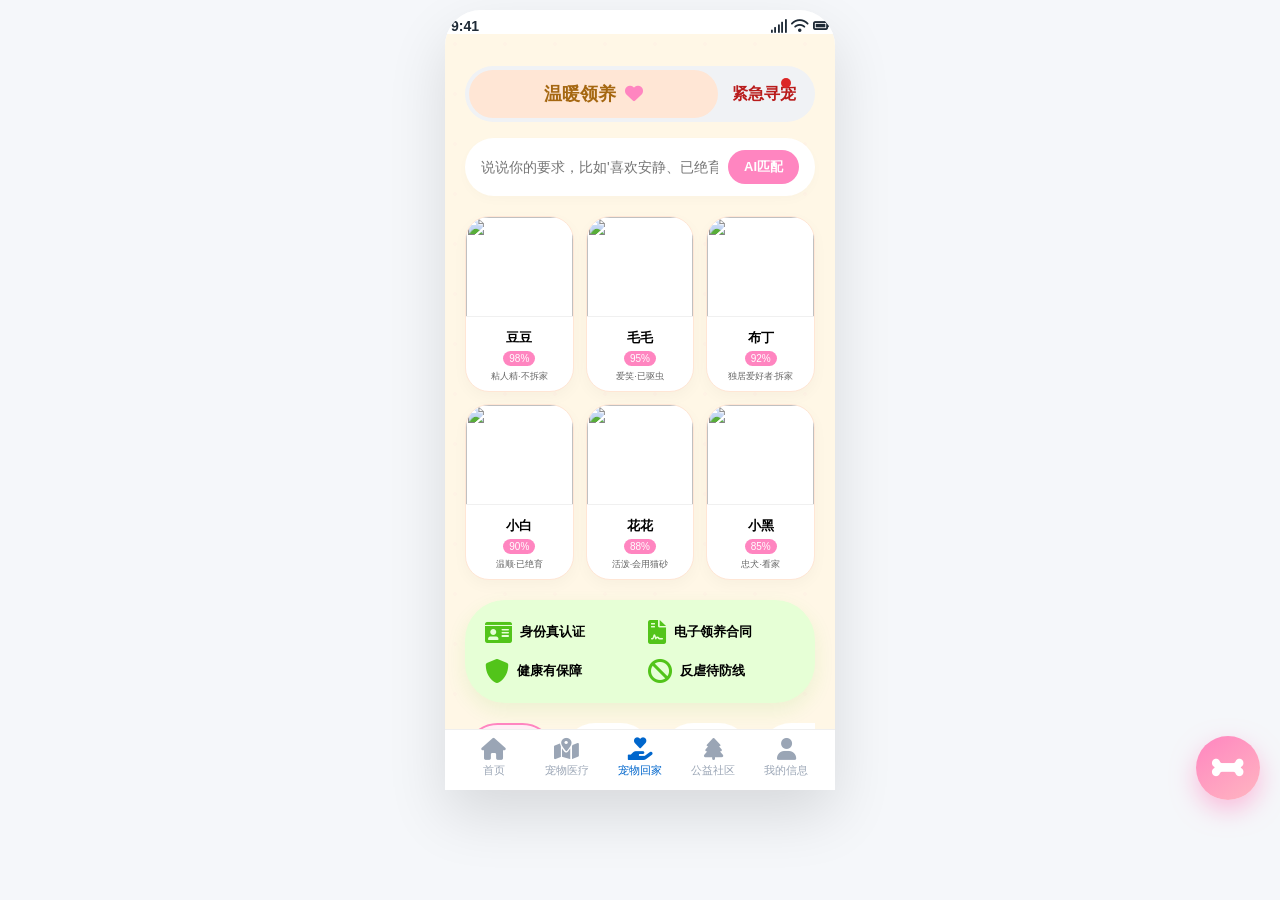
==== backhome.html @ 4d3fd6f9 "Add files via upload" ====
<!DOCTYPE html>
<html lang="zh-CN">
<head>
    <meta charset="UTF-8">
    <meta name="viewport" content="width=device-width, initial-scale=1.0, maximum-scale=1.0, user-scalable=no">
    <title>宠伴一生 · 宠物回家</title>
    <link rel="stylesheet" href="https://cdnjs.cloudflare.com/ajax/libs/font-awesome/6.0.0-beta3/css/all.min.css">
    <!-- 高德地图 API -->
    <script src="https://webapi.amap.com/maps?v=2.0&key=5c9f9c4b5e4b8e5f3d2a1b6c8e7d9f0a&plugin=AMap.PlaceSearch,AMap.Geolocation"></script>
    <style>
        * {
            margin: 0;
            padding: 0;
            box-sizing: border-box;
            font-family: -apple-system, BlinkMacSystemFont, 'Segoe UI', Roboto, Helvetica, Arial, sans-serif;
        }
        body {
            background-color: #f5f7fa;
            display: flex;
            justify-content: center;
            align-items: flex-start;
            min-height: 100vh;
            padding: 10px 0 0;
        }
        .phone {
            max-width: 390px;
            width: 100%;
            background-color: white;
            box-shadow: 0 25px 60px rgba(0, 0, 0, 0.12);
            border-radius: 36px 36px 0 0;
            overflow: hidden;
            height: 780px;
            display: flex;
            flex-direction: column;
        }
        .main-content {
            flex: 1;
            overflow-y: auto;
            padding: 16px 20px 20px;
            scrollbar-width: thin;
            transition: background-color 0.3s;
            background-size: 50px 50px;
            background-image: radial-gradient(circle at 10px 10px, rgba(255,133,192,0.03) 2px, transparent 2px);
        }
        .main-content.adopt-mode {
            background-color: #FFF7E6;
        }
        .main-content.lost-mode {
            background-color: #fff2f0;
        }
        .status-bar {
            display: flex;
            justify-content: space-between;
            font-size: 14px;
            font-weight: 600;
            color: #1e2a36;
            padding: 8px 6px 0 6px;
            background: white;
        }

        /* 切换开关 */
        .toggle-switch {
            display: flex;
            align-items: center;
            background: #f0f2f5;
            border-radius: 50px;
            padding: 4px;
            margin: 16px 0 12px;
            transition: background 0.3s;
            cursor: pointer;
        }
        .toggle-switch.urgent { background: #ffece5; }
        .toggle-label {
            text-align: center;
            padding: 12px 8px;
            border-radius: 40px;
            font-weight: 600;
            transition: all 0.3s;
            position: relative;
        }
        .toggle-label.adopt {
            flex: 3;
            background: #ffe6d5;
            color: #a56711;
            font-size: 18px;
        }
        .toggle-label.adopt i { margin-left: 4px; color: #FF85C0; }
        .toggle-label.lost {
            flex: 1;
            background: transparent;
            color: #b91c1c;
        }
        .toggle-label.lost .red-dot {
            position: absolute;
            top: 6px;
            right: 20px;
            width: 10px;
            height: 10px;
            background: #dc2626;
            border-radius: 50%;
            animation: blink 1s infinite;
        }
        @keyframes blink { 0% { opacity: 1; } 50% { opacity: 0.3; } }

        /* ========== 领养模式 ========== */
        .ai-request {
            background: white;
            border-radius: 40px;
            padding: 12px 16px;
            margin: 16px 0 20px;
            display: flex;
            align-items: center;
            gap: 10px;
            box-shadow: 0 4px 12px rgba(0,0,0,0.02);
        }
        .ai-request input {
            flex: 1;
            border: none;
            background: transparent;
            font-size: 14px;
            outline: none;
        }
        .ai-request button {
            background: #FF85C0;
            border: none;
            border-radius: 40px;
            color: white;
            padding: 8px 16px;
            font-size: 13px;
            font-weight: 600;
            cursor: pointer;
        }

        /* AI匹配推荐网格 (两排三列) */
        .pet-grid {
            display: grid;
            grid-template-columns: repeat(3, 1fr);
            gap: 12px;
            margin: 20px 0;
        }
        .pet-card {
            background: white;
            border-radius: 24px;
            overflow: hidden;
            box-shadow: 0 5px 15px rgba(0,0,0,0.03);
            border: 1px solid #ffe6d5;
            text-align: center;
        }
        .pet-card img {
            width: 100%;
            height: 100px;
            object-fit: cover;
            border-bottom: 1px solid #f0f0f0;
        }
        .card-info {
            padding: 8px 4px;
        }
        .pet-name {
            font-weight: 700;
            font-size: 13px;
        }
        .match-badge {
            background: #FF85C0;
            color: white;
            font-size: 10px;
            padding: 2px 6px;
            border-radius: 40px;
            display: inline-block;
            margin: 4px 0;
        }
        .pet-tip {
            font-size: 9px;
            color: #666;
            white-space: nowrap;
            overflow: hidden;
            text-overflow: ellipsis;
        }

        /* 身份勋章分类 (四个带icon) */
        .medal-row {
            display: flex;
            gap: 8px;
            overflow-x: auto;
            margin: 20px 0;
            padding-bottom: 8px;
        }
        .medal-item {
            min-width: 90px;
            background: white;
            border-radius: 40px;
            padding: 8px 12px;
            text-align: center;
            font-size: 12px;
            font-weight: 600;
            border: 2px solid transparent;
            transition: 0.2s;
            cursor: pointer;
        }
        .medal-item.active {
            border-color: #FF85C0;
            background: #ffeef5;
        }
        .medal-item i {
            font-size: 24px;
            display: block;
            margin-bottom: 4px;
            color: #FF85C0;
        }

        /* 分类瀑布流 (双列) */
        .category-feed {
            display: grid;
            grid-template-columns: 1fr 1fr;
            gap: 15px;
            margin: 20px 0 30px;
        }
        .feed-card {
            background: white;
            border-radius: 24px;
            overflow: hidden;
            box-shadow: 0 5px 15px rgba(0,0,0,0.02);
            border: 1px solid #ffe6d5;
        }
        .feed-card img {
            width: 100%;
            height: 130px;
            object-fit: cover;
        }
        .feed-content {
            padding: 10px;
        }
        .feed-content h4 {
            font-size: 15px;
            font-weight: 700;
            display: flex;
            justify-content: space-between;
        }
        .feed-tags {
            display: flex;
            gap: 5px;
            margin: 6px 0;
            flex-wrap: wrap;
        }
        .feed-tag {
            background: #f0f4f9;
            padding: 2px 8px;
            border-radius: 40px;
            font-size: 10px;
            color: #2c3e50;
        }
        .feed-footer {
            display: flex;
            justify-content: space-between;
            font-size: 11px;
            color: #999;
        }

        /* 守护盾牌 */
        .shield-card {
            background: #e6ffd6;
            border-radius: 40px;
            padding: 20px;
            margin: 20px 0;
            display: flex;
            flex-wrap: wrap;
            gap: 15px;
            box-shadow: 0 8px 20px rgba(82,196,26,0.1);
        }
        .shield-item {
            flex: 1 0 40%;
            display: flex;
            align-items: center;
            gap: 8px;
            font-size: 13px;
            font-weight: 600;
        }
        .shield-item i { font-size: 24px; color: #52C41A; }

        /* 领养日志 (趣味) */
        .log-section {
            background: white;
            border-radius: 32px;
            padding: 16px;
            margin: 20px 0 30px;
            border: 1px solid #ffe6d5;
        }
        .log-title {
            font-weight: 700;
            margin-bottom: 12px;
            display: flex;
            align-items: center;
            gap: 8px;
            font-size: 16px;
        }
        .log-title small {
            font-size: 12px;
            color: #FF85C0;
            font-weight: 400;
        }
        .log-list .log-item {
            display: flex;
            align-items: center;
            gap: 12px;
            padding: 12px 0;
            border-bottom: 1px solid #f0f0f0;
            cursor: pointer;
        }
        .log-item:last-child { border-bottom: none; }
        .log-avatar {
            width: 48px;
            height: 48px;
            border-radius: 50%;
            background: #f0f4f9;
            display: flex;
            align-items: center;
            justify-content: center;
            font-size: 24px;
        }
        .log-info {
            flex: 1;
        }
        .log-info h4 { font-size: 14px; margin-bottom: 2px; }
        .log-info p { font-size: 12px; color: #666; }
        .log-time { font-size: 11px; color: #999; }
        .log-badge {
            background: #FF85C0;
            color: white;
            font-size: 10px;
            padding: 2px 8px;
            border-radius: 40px;
            margin-left: 6px;
        }

        /* ========== 寻宠模式 (紧凑美观) ========== */
        .lost-tip {
            background: #f0f2f5;
            border-radius: 30px;
            padding: 6px 12px;
            margin: 10px 0;
            display: inline-block;
            font-size: 12px;
            color: #666;
        }
        .action-trio {
            display: flex;
            gap: 8px;
            margin: 15px 0;
        }
        .trio-item {
            flex: 1;
            background: white;
            border-radius: 24px;
            padding: 12px 4px;
            text-align: center;
            box-shadow: 0 4px 10px rgba(0,0,0,0.02);
            border: 1px solid #ffd7d7;
        }
        .trio-item i { font-size: 24px; color: #FF4D4F; display: block; margin-bottom: 4px; }
        .trio-item span { font-size: 12px; font-weight: 600; }

        .recent-lost {
            margin: 15px 0;
        }
        .recent-scroll {
            display: flex;
            gap: 10px;
            overflow-x: auto;
            padding-bottom: 8px;
        }
        .recent-card {
            min-width: 100px;
            background: white;
            border-radius: 20px;
            padding: 8px;
            border: 1px solid #ffd7d7;
            text-align: center;
        }
        .recent-card img {
            width: 60px;
            height: 60px;
            border-radius: 50%;
            object-fit: cover;
            margin-bottom: 4px;
        }
        .recent-card p { font-size: 11px; font-weight: 600; }
        .recent-card .dist { font-size: 10px; color: #FF4D4F; }

        #lostMap {
            width: 100%;
            height: 180px;
            border-radius: 28px;
            margin: 15px 0;
        }

        .tool-gear {
            display: flex;
            gap: 10px;
            overflow-x: auto;
            margin: 15px 0;
            padding-bottom: 8px;
        }
        .gear-card {
            min-width: 120px;
            background: white;
            border-radius: 30px;
            padding: 12px 10px;
            border: 1px solid #FFA940;
            text-align: center;
            display: flex;
            align-items: center;
            justify-content: center;
            gap: 6px;
        }
        .gear-card i { font-size: 22px; color: #FFA940; }
        .gear-card span { font-size: 12px; font-weight: 600; }

        .wanted-list {
            margin: 15px 0;
        }
        .wanted-card {
            background: white;
            border-radius: 20px;
            padding: 12px;
            margin-bottom: 10px;
            display: flex;
            gap: 10px;
            border-left: 4px solid #FFA940;
            box-shadow: 0 2px 8px rgba(0,0,0,0.02);
        }
        .wanted-card img {
            width: 60px;
            height: 60px;
            border-radius: 16px;
            object-fit: cover;
        }
        .wanted-info { flex: 1; }
        .wanted-info h4 {
            font-size: 14px;
            margin-bottom: 2px;
            display: flex;
            justify-content: space-between;
        }
        .reward {
            color: #FF4D4F;
            font-weight: 700;
            font-size: 16px;
        }
        .wanted-tags {
            display: flex;
            gap: 4px;
            flex-wrap: wrap;
            font-size: 10px;
            color: #666;
            margin: 4px 0;
        }
        .wanted-actions {
            display: flex;
            gap: 6px;
            margin-top: 6px;
        }
        .wanted-actions button {
            flex: 1;
            padding: 4px 0;
            border-radius: 40px;
            border: none;
            font-size: 11px;
            cursor: pointer;
        }
        .btn-call { background: #FF4D4F; color: white; }
        .btn-share { background: #f0f4f9; }

        .heroes-scroll {
            display: flex;
            gap: 10px;
            overflow-x: auto;
            margin: 20px 0;
        }
        .hero-item {
            min-width: 90px;
            background: white;
            border-radius: 40px;
            padding: 8px 12px;
            display: flex;
            align-items: center;
            gap: 6px;
            border: 1px solid #FFA940;
        }
        .hero-item i { font-size: 28px; color: gold; }
        .hero-info { font-size: 11px; }
        .hero-info strong { display: block; font-size: 12px; }

        /* 底部导航 */
        .bottom-nav {
            display: flex;
            justify-content: space-around;
            align-items: center;
            background: white;
            padding: 8px 12px 12px;
            border-top: 1px solid #efefef;
        }
        .nav-item {
            display: flex;
            flex-direction: column;
            align-items: center;
            color: #9aa5b5;
            font-size: 11px;
            font-weight: 500;
            cursor: pointer;
            flex: 1;
        }
        .nav-item i { font-size: 22px; margin-bottom: 3px; }
        .nav-item.active { color: #0066cc; }

        .scan-animation {
            display: none;
            position: fixed;
            top: 50%;
            left: 50%;
            transform: translate(-50%, -50%);
            width: 200px;
            height: 200px;
            background: rgba(255,255,255,0.9);
            border-radius: 50%;
            backdrop-filter: blur(10px);
            box-shadow: 0 0 50px #FF85C0;
            z-index: 2000;
            text-align: center;
            padding-top: 70px;
        }
        .scan-animation.active { display: block; }
        .scan-animation i { font-size: 48px; color: #FF85C0; animation: spin 1s infinite; }
        @keyframes spin { 0% { transform: rotate(0deg); } 100% { transform: rotate(360deg); } }

        .shake-float {
            position: fixed;
            bottom: 100px;
            right: 20px;
            width: 64px;
            height: 64px;
            background: linear-gradient(145deg, #FF85C0, #FFB6C1);
            border-radius: 50%;
            display: flex;
            align-items: center;
            justify-content: center;
            color: white;
            font-size: 28px;
            box-shadow: 0 10px 25px rgba(255,133,192,0.5);
            cursor: pointer;
            animation: shake 2s infinite;
            z-index: 1000;
        }
        @keyframes shake { 0%,100% { transform: rotate(0deg); } 25% { transform: rotate(15deg); } 75% { transform: rotate(-15deg); } }

        .toast-message {
            position: fixed; bottom: 30px; left: 50%; transform: translateX(-50%);
            background: rgba(0,0,0,0.7); color: white; padding: 10px 20px;
            border-radius: 40px; font-size: 14px; z-index: 3000; display: none;
        }
    </style>
</head>
<body>
    <div class="phone">
        <div class="status-bar">
            <span>9:41</span>
            <span><i class="fas fa-signal"></i> <i class="fas fa-wifi"></i> <i class="fas fa-battery-full"></i></span>
        </div>

        <div class="main-content adopt-mode" id="mainContent">
            <div class="toggle-switch" id="toggleSwitch">
                <div class="toggle-label adopt" id="adoptTab">温暖领养 <i class="fas fa-heart"></i></div>
                <div class="toggle-label lost" id="lostTab">紧急寻宠<span class="red-dot"></span></div>
            </div>
            <div id="dynamicContent"></div>
            <div class="scan-animation" id="scanAnimation">
                <i class="fas fa-sync-alt fa-spin"></i>
                <p style="margin-top:20px;">正在从1284个灵魂中<br>搜寻你的天选宠儿...</p>
            </div>
            <div class="shake-float" id="shakeBtn" onclick="showToast('缘分摇一摇')">
                <i class="fas fa-bone"></i>
            </div>
        </div>

        <div class="bottom-nav">
            <div class="nav-item" onclick="location.href='index.html'"><i class="fas fa-house"></i><span>首页</span></div>
            <div class="nav-item" onclick="location.href='medical.html'"><i class="fas fa-map-location-dot"></i><span>宠物医疗</span></div>
            <div class="nav-item active"><i class="fas fa-hand-holding-heart"></i><span>宠物回家</span></div>
            <div class="nav-item" onclick="showToast('公益社区')"><i class="fas fa-tree"></i><span>公益社区</span></div>
            <div class="nav-item" onclick="showToast('我的信息')"><i class="fas fa-user"></i><span>我的信息</span></div>
        </div>
    </div>

    <div id="toast" class="toast-message"></div>

    <script>
        function showToast(msg) {
            const toast = document.getElementById('toast');
            toast.textContent = `✨ ${msg} ✨`;
            toast.style.display = 'block';
            setTimeout(() => toast.style.display = 'none', 2000);
        }
        function showScan() {
            const scan = document.getElementById('scanAnimation');
            scan.classList.add('active');
            setTimeout(() => scan.classList.remove('active'), 1500);
        }

        // ---------- 领养数据 ----------
        const adoptData = {
            matchedPets: [
                { img: 'https://placedog.net/100/100?random=1', name: '豆豆', match: '98%', tip: '粘人精·不拆家' },
                { img: 'https://placedog.net/100/100?random=2', name: '毛毛', match: '95%', tip: '爱笑·已驱虫' },
                { img: 'https://placedog.net/100/100?random=3', name: '布丁', match: '92%', tip: '独居爱好者·拆家' },
                { img: 'https://placedog.net/100/100?random=4', name: '小白', match: '90%', tip: '温顺·已绝育' },
                { img: 'https://placedog.net/100/100?random=5', name: '花花', match: '88%', tip: '活泼·会用猫砂' },
                { img: 'https://placedog.net/100/100?random=6', name: '小黑', match: '85%', tip: '忠犬·看家' }
            ],
            medals: [
                { icon: 'fas fa-baby-bottle', name: '幼龄萌娃' },
                { icon: 'fas fa-crown', name: '懂事老兵' },
                { icon: 'fas fa-dove', name: '特殊天使' },
                { icon: 'fas fa-building', name: '基地直供' }
            ],
            categoryPets: {
                '幼龄萌娃': [
                    { img: 'https://placedog.net/150/150?random=7', name: '小不点', age: '2个月', tags: ['活泼', '未绝育', '萌新'], status: '待领养' },
                    { img: 'https://placedog.net/150/150?random=8', name: '奶糖', age: '3个月', tags: ['粘人', '已驱虫'], status: '待领养' },
                    { img: 'https://placedog.net/150/150?random=9', name: '跳跳', age: '4个月', tags: ['精力旺盛', '爱玩'], status: '待领养' },
                    { img: 'https://placedog.net/150/150?random=10', name: '雪球', age: '2个月', tags: ['温顺', '萌新'], status: '待领养' }
                ],
                '懂事老兵': [
                    { img: 'https://placedog.net/150/150?random=11', name: '大黄', age: '6岁', tags: ['稳重', '不拆家', '已绝育'], status: '待领养' },
                    { img: 'https://placedog.net/150/150?random=12', name: '老黑', age: '5岁', tags: ['看家', '亲人'], status: '待领养' },
                    { img: 'https://placedog.net/150/150?random=13', name: '静静', age: '4岁', tags: ['安静', '陪伴'], status: '待领养' }
                ],
                '特殊天使': [
                    { img: 'https://placedog.net/150/150?random=14', name: '小强', age: '2岁', tags: ['三条腿', '乐观'], status: '待领养' },
                    { img: 'https://placedog.net/150/150?random=15', name: '光明', age: '1岁', tags: ['失明', '勇敢'], status: '待领养' },
                    { img: 'https://placedog.net/150/150?random=16', name: '坚强', age: '3岁', tags: ['耳聋', '亲人'], status: '待领养' }
                ],
                '基地直供': [
                    { img: 'https://placedog.net/150/150?random=17', name: '大白', age: '1岁', tags: ['疫苗全', '驱虫完成'], status: '待领养' },
                    { img: 'https://placedog.net/150/150?random=18', name: '小花', age: '2岁', tags: ['已绝育', '健康'], status: '待领养' },
                    { img: 'https://placedog.net/150/150?random=19', name: '旺旺', age: '1岁', tags: ['性格好', '已体检'], status: '待领养' }
                ]
            },
            shield: [
                { icon: 'fas fa-id-card', text: '身份真认证' },
                { icon: 'fas fa-file-contract', text: '电子领养合同' },
                { icon: 'fas fa-shield-alt', text: '健康有保障' },
                { icon: 'fas fa-ban', text: '反虐待防线' }
            ],
            logs: [
                { avatar: 'fas fa-dog', name: '豆豆', update: '今天学会了握手！', time: '2天前', days: 2 },
                { avatar: 'fas fa-cat', name: '咪咪', update: '适应了新家，开始撒娇', time: '5天前', days: 5 },
                { avatar: 'fas fa-dog', name: '旺财', update: '体检一切正常', time: '1天前', days: 1 }
            ]
        };

        // 寻宠数据
        const lostData = {
            recent: [
                { img: 'https://placedog.net/60/60?random=20', name: '丢丢', dist: '1.2km' },
                { img: 'https://placedog.net/60/60?random=21', name: '旺财', dist: '2.5km' },
                { img: 'https://placedog.net/60/60?random=22', name: '咪咪', dist: '3.0km' }
            ],
            bounties: [
                { img: 'https://placedog.net/60/60?random=23', name: '丢丢', breed: '金毛', reward: 2000, tags: ['黄金搜救期', 'SOS:药罐子', '社恐'], distance: '1.2km', contact: '138****1234' },
                { img: 'https://placedog.net/60/60?random=24', name: '旺财', breed: '柴犬', reward: 1500, tags: ['走丢5小时', '亲人', '戴项圈'], distance: '2.5km', contact: '139****5678' },
                { img: 'https://placedog.net/60/60?random=25', name: '咪咪', breed: '布偶猫', reward: 3000, tags: ['黄金搜救期', '蓝眼睛', '胆小'], distance: '3.0km', contact: '136****9012' }
            ],
            gears: ['王牌空降', '无人机搜救', '社区扩散'],
            heroes: [
                { icon: 'fas fa-dog', name: '张先生', medal: '寻宠小能手' },
                { icon: 'fas fa-cat', name: '李女士', medal: '爱心目击' },
                { icon: 'fas fa-hippo', name: '王叔叔', medal: '勋章' }
            ]
        };

        // ---------- 渲染领养模式 ----------
        function renderAdopt() {
            const container = document.getElementById('dynamicContent');
            let html = `
                <!-- AI提需求 -->
                <div class="ai-request">
                    <input type="text" placeholder="说说你的要求，比如'喜欢安静、已绝育'..." id="aiInput">
                    <button onclick="handleAIRequest()">AI匹配</button>
                </div>

                <!-- AI推荐网格 -->
                <div class="pet-grid">
                    ${adoptData.matchedPets.map(p => `
                        <div class="pet-card" onclick="showToast('${p.name}详情')">
                            <img src="${p.img}" alt="">
                            <div class="card-info">
                                <div class="pet-name">${p.name}</div>
                                <div class="match-badge">${p.match}</div>
                                <div class="pet-tip">${p.tip}</div>
                            </div>
                        </div>
                    `).join('')}
                </div>

                <!-- 守护盾牌 -->
                <div class="shield-card">
                    ${adoptData.shield.map(s => `
                        <div class="shield-item">
                            <i class="${s.icon}"></i> <span>${s.text}</span>
                        </div>
                    `).join('')}
                </div>

                <!-- 身份勋章分类 -->
                <div class="medal-row" id="medalRow">
                    ${adoptData.medals.map((m, idx) => `
                        <div class="medal-item ${idx === 0 ? 'active' : ''}" data-category="${m.name}">
                            <i class="${m.icon}"></i>
                            <span>${m.name}</span>
                        </div>
                    `).join('')}
                </div>

                <!-- 分类瀑布流 -->
                <div id="categoryFeed" class="category-feed">
                    ${renderCategoryPets('幼龄萌娃')}
                </div>

                <!-- 领养日志 (趣味) -->
                <div class="log-section">
                    <div class="log-title">
                        <i class="fas fa-paw" style="color:#FF85C0;"></i> 领养日志 
                        <small>· 每2天晒娃打卡 攒满6次退押金 🐾</small>
                    </div>
                    <div class="log-list">
                        ${adoptData.logs.map(l => `
                            <div class="log-item" onclick="showLogDetail('${l.name}')">
                                <div class="log-avatar"><i class="${l.avatar}"></i></div>
                                <div class="log-info">
                                    <h4>${l.name} <span class="log-badge">已打卡${l.days}次</span></h4>
                                    <p>${l.update}</p>
                                </div>
                                <div class="log-time">${l.time}</div>
                            </div>
                        `).join('')}
                    </div>
                </div>
            `;
            container.innerHTML = html;

            // 勋章分类点击
            document.querySelectorAll('.medal-item').forEach(item => {
                item.addEventListener('click', function() {
                    document.querySelectorAll('.medal-item').forEach(m => m.classList.remove('active'));
                    this.classList.add('active');
                    const category = this.dataset.category;
                    document.getElementById('categoryFeed').innerHTML = renderCategoryPets(category);
                    showToast(`显示分类: ${category}`);
                });
            });
        }

        function renderCategoryPets(category) {
            const pets = adoptData.categoryPets[category] || [];
            return pets.map(p => `
                <div class="feed-card" onclick="showToast('${p.name}详情')">
                    <img src="${p.img}" alt="">
                    <div class="feed-content">
                        <h4>${p.name} <span style="font-size:11px;color:#999;">${p.age}</span></h4>
                        <div class="feed-tags">
                            ${p.tags.map(t => `<span class="feed-tag">${t}</span>`).join('')}
                        </div>
                        <div class="feed-footer">
                            <span>${p.status}</span>
                            <span><i class="fas fa-heart" style="color:#FF85C0;"></i> 领养</span>
                        </div>
                    </div>
                </div>
            `).join('');
        }

        function handleAIRequest() {
            const input = document.getElementById('aiInput')?.value;
            if (!input) return showToast('请输入你的需求');
            showScan();
            setTimeout(() => showToast('AI已为你重新匹配宠物'), 1500);
        }

        function showLogDetail(name) {
            showToast(name + '的日志详情');
        }

        // ---------- 渲染寻宠模式 ----------
        function renderLost() {
            const container = document.getElementById('dynamicContent');
            let html = `
                <!-- 小提示条 -->
                <div class="lost-tip">
                    <i class="fas fa-location-dot"></i> 附近寻宠动态
                </div>

                <!-- 三个功能卡片 -->
                <div class="action-trio">
                    <div class="trio-item" onclick="showToast('丢失扩音器')">
                        <i class="fas fa-bullhorn"></i>
                        <span>丢失扩音器</span>
                    </div>
                    <div class="trio-item" onclick="showToast('疑似目击')">
                        <i class="fas fa-camera"></i>
                        <span>疑似目击</span>
                    </div>
                    <div class="trio-item" onclick="showToast('AI识宠')">
                        <i class="fas fa-robot"></i>
                        <span>AI识宠</span>
                    </div>
                </div>

                <!-- 最近丢失 -->
                <div class="recent-lost">
                    <h4 style="margin-bottom:8px;">🐾 最近丢失</h4>
                    <div class="recent-scroll">
                        ${lostData.recent.map(r => `
                            <div class="recent-card" onclick="showToast('${r.name}详情')">
                                <img src="${r.img}" alt="">
                                <p>${r.name}</p>
                                <div class="dist">${r.dist}</div>
                            </div>
                        `).join('')}
                    </div>
                </div>

                <!-- 地图 -->
                <div id="lostMap" style="height:180px;"></div>

                <!-- 寻宠工具 (三个) -->
                <div class="tool-gear">
                    ${lostData.gears.map(g => `
                        <div class="gear-card" onclick="showToast('${g}')">
                            <i class="fas fa-tools"></i>
                            <span>${g}</span>
                        </div>
                    `).join('')}
                </div>

                <!-- 悬赏令 (紧凑) -->
                <h4 style="margin:10px 0;">💰 附近悬赏</h4>
                <div class="wanted-list">
                    ${lostData.bounties.map(b => `
                        <div class="wanted-card">
                            <img src="${b.img}" alt="">
                            <div class="wanted-info">
                                <h4>${b.name} · ${b.breed} <span class="reward">￥${b.reward}</span></h4>
                                <div class="wanted-tags">${b.tags.map(t => `<span>#${t}</span>`).join('')}</div>
                                <div class="wanted-actions">
                                    <button class="btn-call" onclick="showToast('拨打 ${b.contact}')"><i class="fas fa-phone"></i> 联系</button>
                                    <button class="btn-share" onclick="showToast('分享海报')"><i class="fas fa-share"></i> 分享</button>
                                </div>
                            </div>
                        </div>
                    `).join('')}
                </div>

                <!-- 寻宠达人 (生动) -->
                <h4 style="margin:10px 0;">🏅 寻宠达人</h4>
                <div class="heroes-scroll">
                    ${lostData.heroes.map(h => `
                        <div class="hero-item" onclick="showToast('${h.name}')">
                            <i class="${h.icon}"></i>
                            <div class="hero-info">
                                <strong>${h.name}</strong>
                                <span>${h.medal}</span>
                            </div>
                        </div>
                    `).join('')}
                </div>
            `;
            container.innerHTML = html;

            // 初始化地图，添加多个标记
            if (typeof AMap !== 'undefined') {
                const map = new AMap.Map('lostMap', { zoom:14, center:[104.072,30.663], mapStyle:'amap://styles/whitesmoke', features:['bg','road','point'] });
                // 丢失点
                new AMap.Marker({ position:[104.072,30.663], map:map, icon:'//a.amap.com/jsapi_demos/static/demo-center/icons/poi-marker-red.png' });
                new AMap.Marker({ position:[104.080,30.655], map:map, icon:'//a.amap.com/jsapi_demos/static/demo-center/icons/poi-marker-blue.png' });
                new AMap.Marker({ position:[104.065,30.670], map:map, icon:'//a.amap.com/jsapi_demos/static/demo-center/icons/poi-marker-blue.png' });
                // 搜索圈
                new AMap.Circle({ center:[104.072,30.663], radius:800, borderWeight:2, strokeColor:"#FF4D4F", strokeOpacity:0.6, strokeStyle:"dashed", fillColor:"#FF4D4F", fillOpacity:0.1, map:map });
            } else {
                document.getElementById('lostMap').innerHTML = '<div style="background:#ddd; height:100%; display:flex; align-items:center; justify-content:center;">地图加载失败</div>';
            }
        }

        // ---------- 切换逻辑 ----------
        const main = document.getElementById('mainContent');
        const toggle = document.getElementById('toggleSwitch');
        const adoptTab = document.getElementById('adoptTab');
        const lostTab = document.getElementById('lostTab');

        function switchMode(mode) {
            if (mode === 'adopt') {
                main.classList.remove('lost-mode');
                main.classList.add('adopt-mode');
                toggle.classList.remove('urgent');
                adoptTab.style.background = '#ffe6d5';
                adoptTab.style.color = '#a56711';
                lostTab.style.background = 'transparent';
                lostTab.style.color = '#b91c1c';
                renderAdopt();
            } else {
                main.classList.remove('adopt-mode');
                main.classList.add('lost-mode');
                toggle.classList.add('urgent');
                lostTab.style.background = '#fed7d7';
                lostTab.style.color = '#b91c1c';
                adoptTab.style.background = 'transparent';
                adoptTab.style.color = '#2c3e50';
                renderLost();
            }
        }

        adoptTab.addEventListener('click', () => switchMode('adopt'));
        lostTab.addEventListener('click', () => switchMode('lost'));
        switchMode('adopt'); // 默认领养模式
    </script>
</body>
</html>
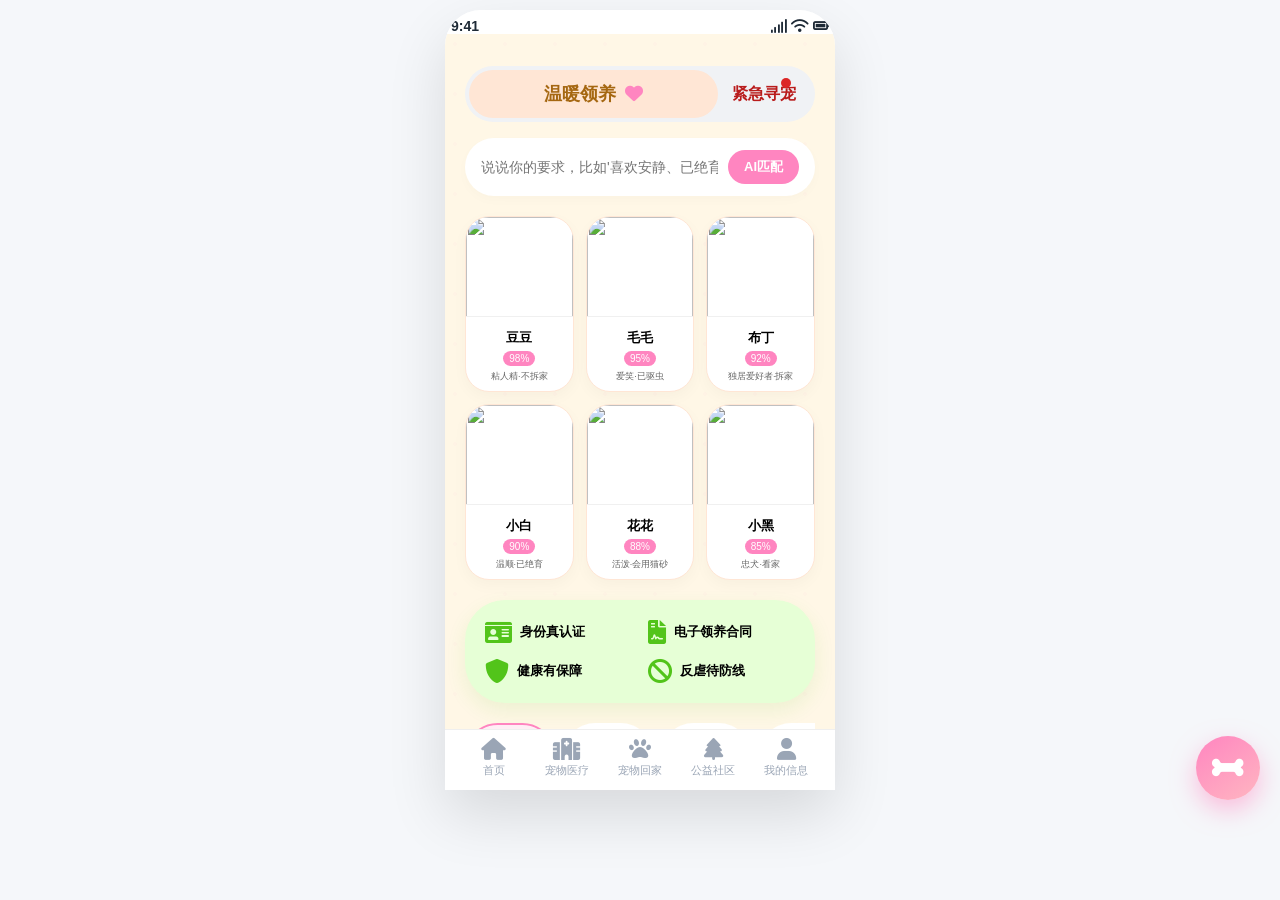
==== commit 0a134bd9: "Update backhome.html" ====
--- a/backhome.html
+++ b/backhome.html
@@ -581,12 +581,12 @@
         </div>
 
         <div class="bottom-nav">
-            <div class="nav-item" onclick="location.href='index.html'"><i class="fas fa-house"></i><span>首页</span></div>
-            <div class="nav-item" onclick="location.href='medical.html'"><i class="fas fa-map-location-dot"></i><span>宠物医疗</span></div>
-            <div class="nav-item active"><i class="fas fa-hand-holding-heart"></i><span>宠物回家</span></div>
-            <div class="nav-item" onclick="showToast('公益社区')"><i class="fas fa-tree"></i><span>公益社区</span></div>
-            <div class="nav-item" onclick="showToast('我的信息')"><i class="fas fa-user"></i><span>我的信息</span></div>
-        </div>
+    <div class="nav-item" onclick="location.href='index.html'"><i class="fas fa-house"></i><span>首页</span></div>
+    <div class="nav-item" onclick="location.href='medical.html'"><i class="fas fa-hospital"></i><span>宠物医疗</span></div>
+    <div class="nav-item" onclick="location.href='backhome.html?type=adopt'"><i class="fas fa-paw"></i><span>宠物回家</span></div>
+    <div class="nav-item" onclick="location.href='community.html'"><i class="fas fa-tree"></i><span>公益社区</span></div>
+    <div class="nav-item" onclick="location.href='mydeatil.html'"><i class="fas fa-user"></i><span>我的信息</span></div>
+    </div>
     </div>
 
     <div id="toast" class="toast-message"></div>
@@ -918,7 +918,18 @@
 
         adoptTab.addEventListener('click', () => switchMode('adopt'));
         lostTab.addEventListener('click', () => switchMode('lost'));
-        switchMode('adopt'); // 默认领养模式
+                // 获取 URL 参数并自动切换模式
+        function getUrlParam(name) {
+            const urlParams = new URLSearchParams(window.location.search);
+            return urlParams.get(name);
+        }
+
+        const type = getUrlParam('type');
+        if (type === 'search') {
+            switchMode('lost');
+        } else {
+            switchMode('adopt');
+        }
     </script>
 </body>
-</html>+</html>
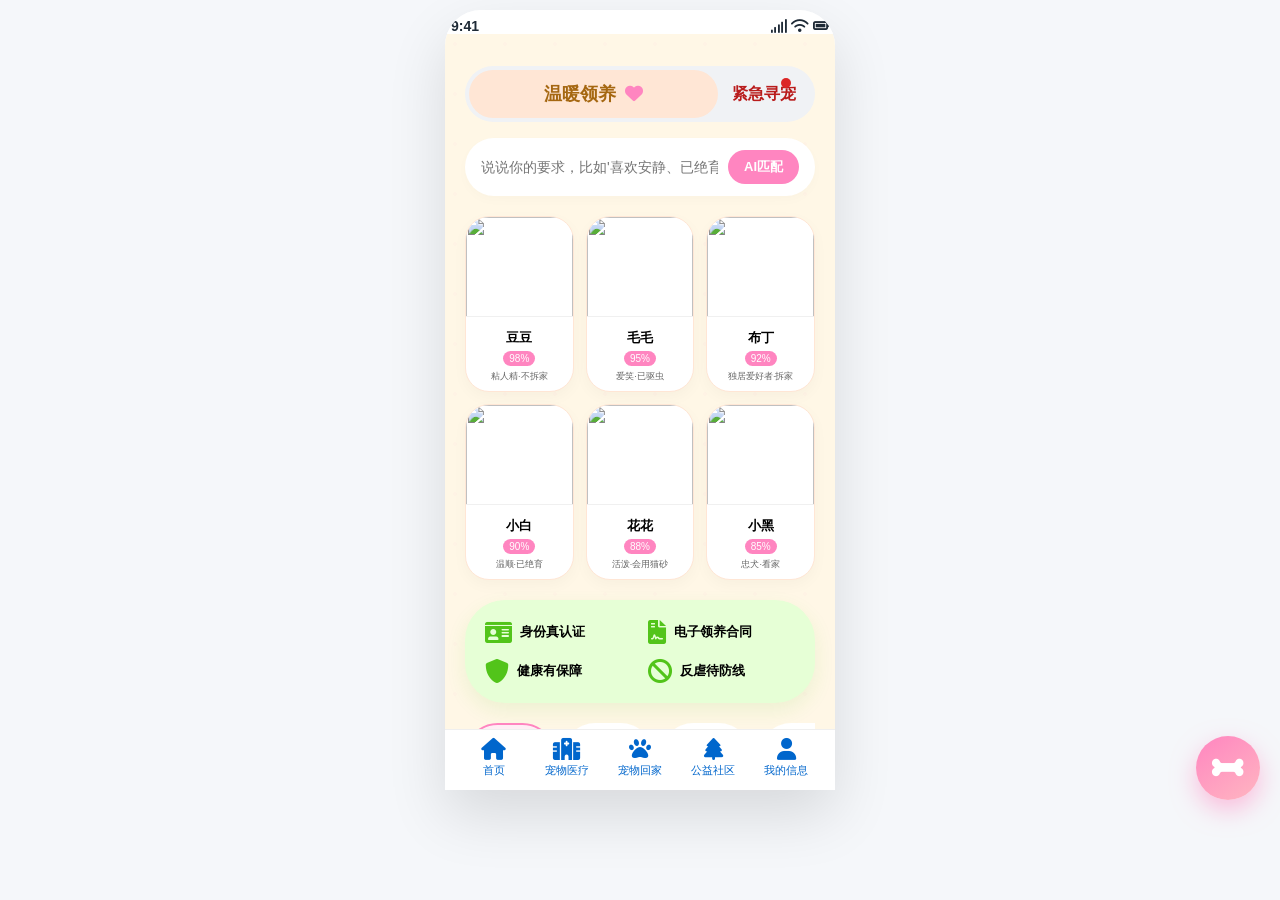
==== commit 60061622: "Update backhome.html" ====
--- a/backhome.html
+++ b/backhome.html
@@ -581,11 +581,11 @@
         </div>
 
         <div class="bottom-nav">
-    <div class="nav-item" onclick="location.href='index.html'"><i class="fas fa-house"></i><span>首页</span></div>
-    <div class="nav-item" onclick="location.href='medical.html'"><i class="fas fa-hospital"></i><span>宠物医疗</span></div>
-    <div class="nav-item" onclick="location.href='backhome.html?type=adopt'"><i class="fas fa-paw"></i><span>宠物回家</span></div>
-    <div class="nav-item" onclick="location.href='community.html'"><i class="fas fa-tree"></i><span>公益社区</span></div>
-    <div class="nav-item" onclick="location.href='mydeatil.html'"><i class="fas fa-user"></i><span>我的信息</span></div>
+    <div class="nav-item active" onclick="location.href='index.html'"><i class="fas fa-house"></i><span>首页</span></div>
+    <div class="nav-item active" onclick="location.href='medical.html'"><i class="fas fa-hospital"></i><span>宠物医疗</span></div>
+    <div class="nav-item active" onclick="location.href='backhome.html?type=adopt'"><i class="fas fa-paw"></i><span>宠物回家</span></div>
+    <div class="nav-item active" onclick="location.href='community.html'"><i class="fas fa-tree"></i><span>公益社区</span></div>
+    <div class="nav-item active" onclick="location.href='mydeatil.html'"><i class="fas fa-user"></i><span>我的信息</span></div>
     </div>
     </div>
 
